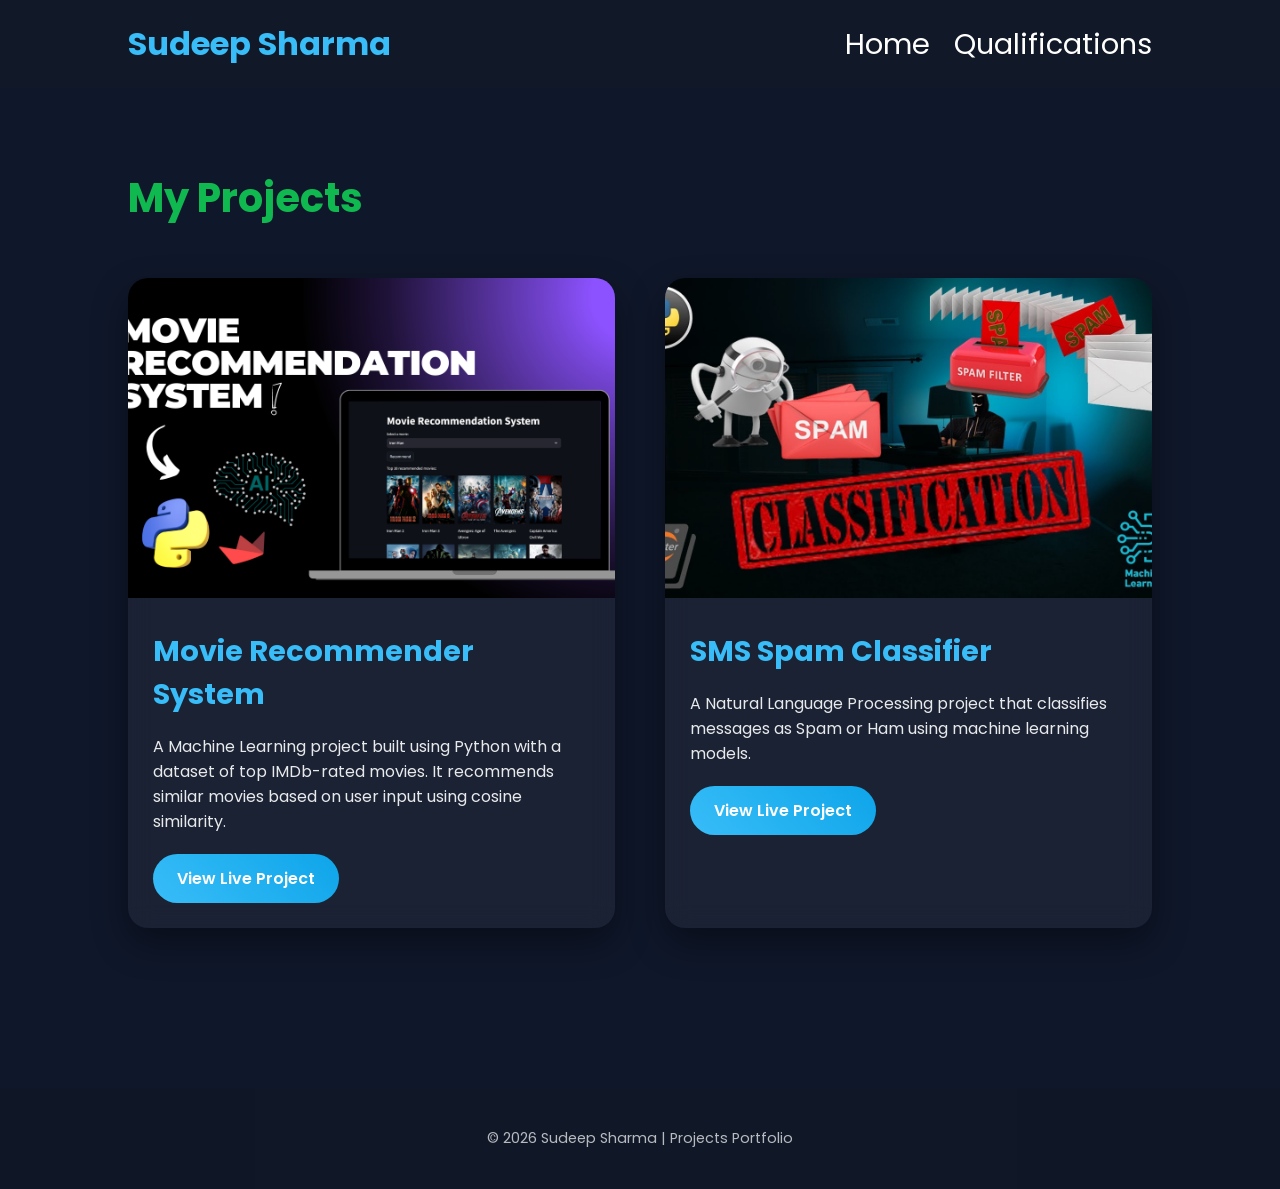
==== project.html @ 8b19f865 "first commit" ====
<!DOCTYPE html>
<html lang="en">
<head>
    <title>Sudeep Sharma | Projects</title>
    <meta charset="UTF-8">
    <meta name="viewport" content="width=device-width, initial-scale=1.0">

    <!-- Google Font -->
    <link href="https://fonts.googleapis.com/css2?family=Poppins:wght@300;400;600;700&display=swap" rel="stylesheet">

    <style>
        * {
            margin: 0;
            padding: 0;
            box-sizing: border-box;
            font-family: 'Poppins', sans-serif;
        }

        body {
            background: #0f172a;
            color: white;
        }

        nav {
            display: flex;
            justify-content: space-between;
            align-items: center;
            padding: 20px 10%;
            background: #111827;
        }

        nav h2 {
            color: #38bdf8;
            font-size: 2rem;
        }

        nav a {
            color: white;
            text-decoration: none;
            margin-left: 20px;
            font-size: 1.8rem;
        }

        nav a:hover {
            color: #38bdf8;
        }

        section {
            padding: 80px 10%;
        }

        h1 {
            margin-bottom: 50px;
            font-size: 2.5rem;
            color : #10b850
        }

        /* ===== PROJECT GRID ===== */

        .project-grid {
            display: grid;
            grid-template-columns: repeat(2, 1fr);
            gap: 50px;
        }

        .project-card {
            background: rgba(255,255,255,0.05);
            backdrop-filter: blur(12px);
            border-radius: 20px;
            overflow: hidden;
            transition: 0.4s ease;
            box-shadow: 0 15px 35px rgba(0,0,0,0.4);
        }

        .project-card:hover {
            transform: translateY(-10px);
            box-shadow: 0 25px 45px rgba(0,0,0,0.6);
        }

        .project-card img {
            width: 100%;
            height: 320px;      /* Bigger project preview */
            object-fit: cover;
        }

        .project-content {
            padding: 25px;
        }

        .project-content h3 {
            margin-bottom: 18px;
            color: #38bdf8;
            font-size: 1.8rem;   /* Increased size */
            font-weight: 700;    /* Bolder */
        }


        .project-content p {
            opacity: 0.9;
            margin-bottom: 20px;
        }

        .btn {
            display: inline-block;
            padding: 12px 24px;
            background: linear-gradient(45deg, #38bdf8, #0ea5e9);
            color: white;
            text-decoration: none;
            border-radius: 30px;
            font-weight: 600;
            transition: 0.3s;
        }

        .btn:hover {
            transform: scale(1.05);
        }

        footer {
            text-align: center;
            padding: 40px;
            background: #111827;
            margin-top: 80px;
            font-size: 0.9rem;
            opacity: 0.7;
        }

        /* Mobile */
        @media(max-width:768px){
            .project-grid {
                grid-template-columns: 1fr;
            }
        }

    </style>
</head>

<body>

<!-- NAVBAR -->
<nav>
    <h2>Sudeep Sharma</h2>
    <div>
        <a href="index.html">Home</a>
        <a href="qualification.html">Qualifications</a>
    </div>
</nav>

<section>

    <h1>My Projects</h1>

    <div class="project-grid">

        <!-- Project 1 -->
        <div class="project-card">
            <img src="images/movie-recommendor-system.png" alt="Movie Recommender System">

            <div class="project-content">
                <h3>Movie Recommender System</h3>
                <p>
                    A Machine Learning project built using Python with a dataset 
                    of top IMDb-rated movies. It recommends similar movies 
                    based on user input using cosine similarity.
                </p>
                <a href="https://sudeep1245-movie-recommendor-website-app-vkv8hb.streamlit.app/"
                   target="_blank"
                   class="btn">
                    View Live Project
                </a>
            </div>
        </div>

        <!-- Project 2 -->
        <div class="project-card">
            <img src="images/sms-spam-classifier.jpg" alt="SMS Spam Classifier">

            <div class="project-content">
                <h3>SMS Spam Classifier</h3>
                <p>
                    A Natural Language Processing project that classifies 
                    messages as Spam or Ham using machine learning models.
                </p>
                <a href="https://sudeep1245-email-spam-classifier-app-ef6kjq.streamlit.app/"
                   target="_blank"
                   class="btn">
                    View Live Project
                </a>
            </div>
        </div>

    </div>

</section>

<footer>
    © 2026 Sudeep Sharma | Projects Portfolio
</footer>

</body>
</html>
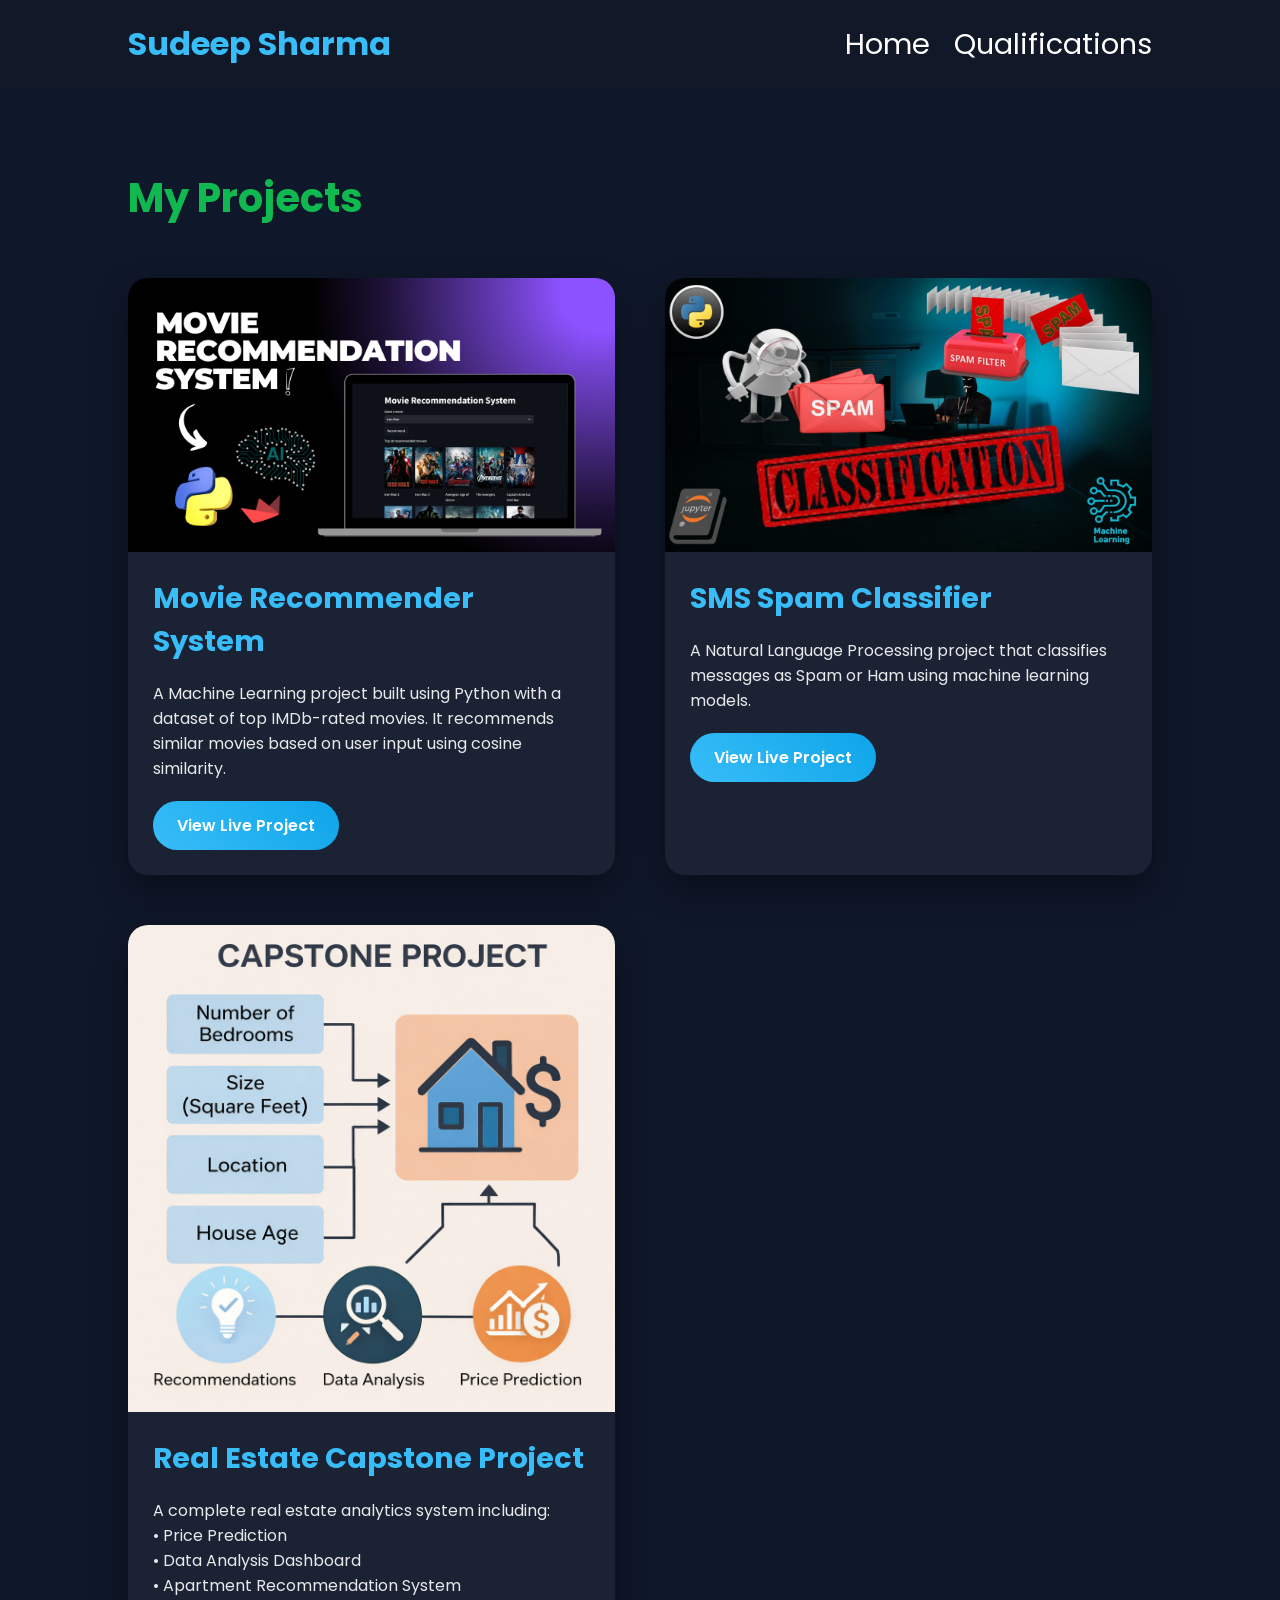
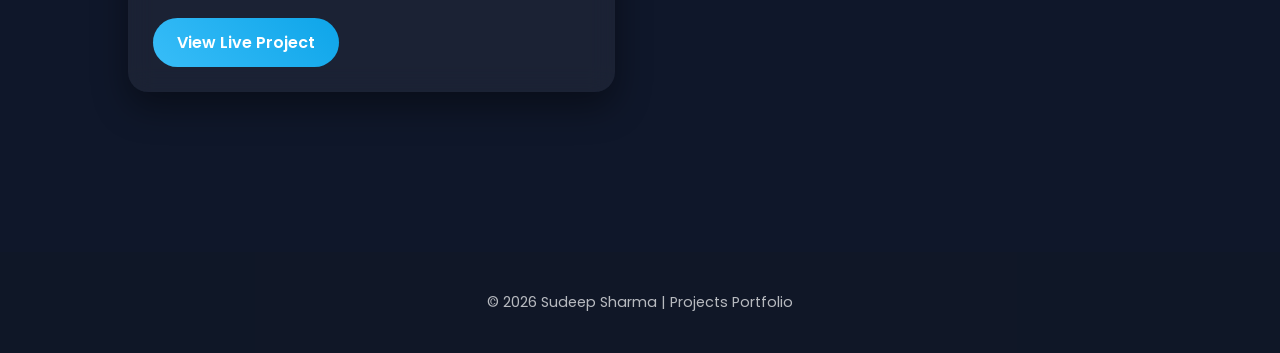
==== commit 70d79a55: "Added Real State Project Portion" ====
--- a/project.html
+++ b/project.html
@@ -79,8 +79,8 @@
 
         .project-card img {
             width: 100%;
-            height: 320px;      /* Bigger project preview */
-            object-fit: cover;
+            height: auto;
+            display: block;
         }
 
         .project-content {
@@ -151,44 +151,64 @@
 
     <div class="project-grid">
 
-        <!-- Project 1 -->
-        <div class="project-card">
-            <img src="images/movie-recommendor-system.png" alt="Movie Recommender System">
-
-            <div class="project-content">
-                <h3>Movie Recommender System</h3>
-                <p>
-                    A Machine Learning project built using Python with a dataset 
-                    of top IMDb-rated movies. It recommends similar movies 
-                    based on user input using cosine similarity.
-                </p>
-                <a href="https://sudeep1245-movie-recommendor-website-app-vkv8hb.streamlit.app/"
-                   target="_blank"
-                   class="btn">
-                    View Live Project
-                </a>
-            </div>
+    <!-- Project 1 -->
+    <div class="project-card">
+        <img src="images/movie-recommendor-system.png" alt="Movie Recommender System">
+
+        <div class="project-content">
+            <h3>Movie Recommender System</h3>
+            <p>
+                A Machine Learning project built using Python with a dataset 
+                of top IMDb-rated movies. It recommends similar movies 
+                based on user input using cosine similarity.
+            </p>
+            <a href="https://sudeep1245-movie-recommendor-website-app-vkv8hb.streamlit.app/"
+               target="_blank"
+               class="btn">
+                View Live Project
+            </a>
         </div>
-
-        <!-- Project 2 -->
-        <div class="project-card">
-            <img src="images/sms-spam-classifier.jpg" alt="SMS Spam Classifier">
-
-            <div class="project-content">
-                <h3>SMS Spam Classifier</h3>
-                <p>
-                    A Natural Language Processing project that classifies 
-                    messages as Spam or Ham using machine learning models.
-                </p>
-                <a href="https://sudeep1245-email-spam-classifier-app-ef6kjq.streamlit.app/"
-                   target="_blank"
-                   class="btn">
-                    View Live Project
-                </a>
-            </div>
+    </div>
+
+    <!-- Project 2 -->
+    <div class="project-card">
+        <img src="images/sms-spam-classifier.jpg" alt="SMS Spam Classifier">
+
+        <div class="project-content">
+            <h3>SMS Spam Classifier</h3>
+            <p>
+                A Natural Language Processing project that classifies 
+                messages as Spam or Ham using machine learning models.
+            </p>
+            <a href="https://sudeep1245-email-spam-classifier-app-ef6kjq.streamlit.app/"
+               target="_blank"
+               class="btn">
+                View Live Project
+            </a>
         </div>
-
-    </div>
+    </div>
+
+    <!-- Project 3 -->
+    <div class="project-card">
+        <img src="images/Real_State_Project.png" alt="Real Estate Capstone Project">
+
+        <div class="project-content">
+            <h3>Real Estate Capstone Project</h3>
+            <p>
+                A complete real estate analytics system including:
+                <br>• Price Prediction  
+                <br>• Data Analysis Dashboard  
+                <br>• Apartment Recommendation System  
+            </p>
+            <a href="http://13.60.58.66:8501/"
+               target="_blank"
+               class="btn">
+                View Live Project
+            </a>
+        </div>
+    </div>
+
+</div>
 
 </section>
 
